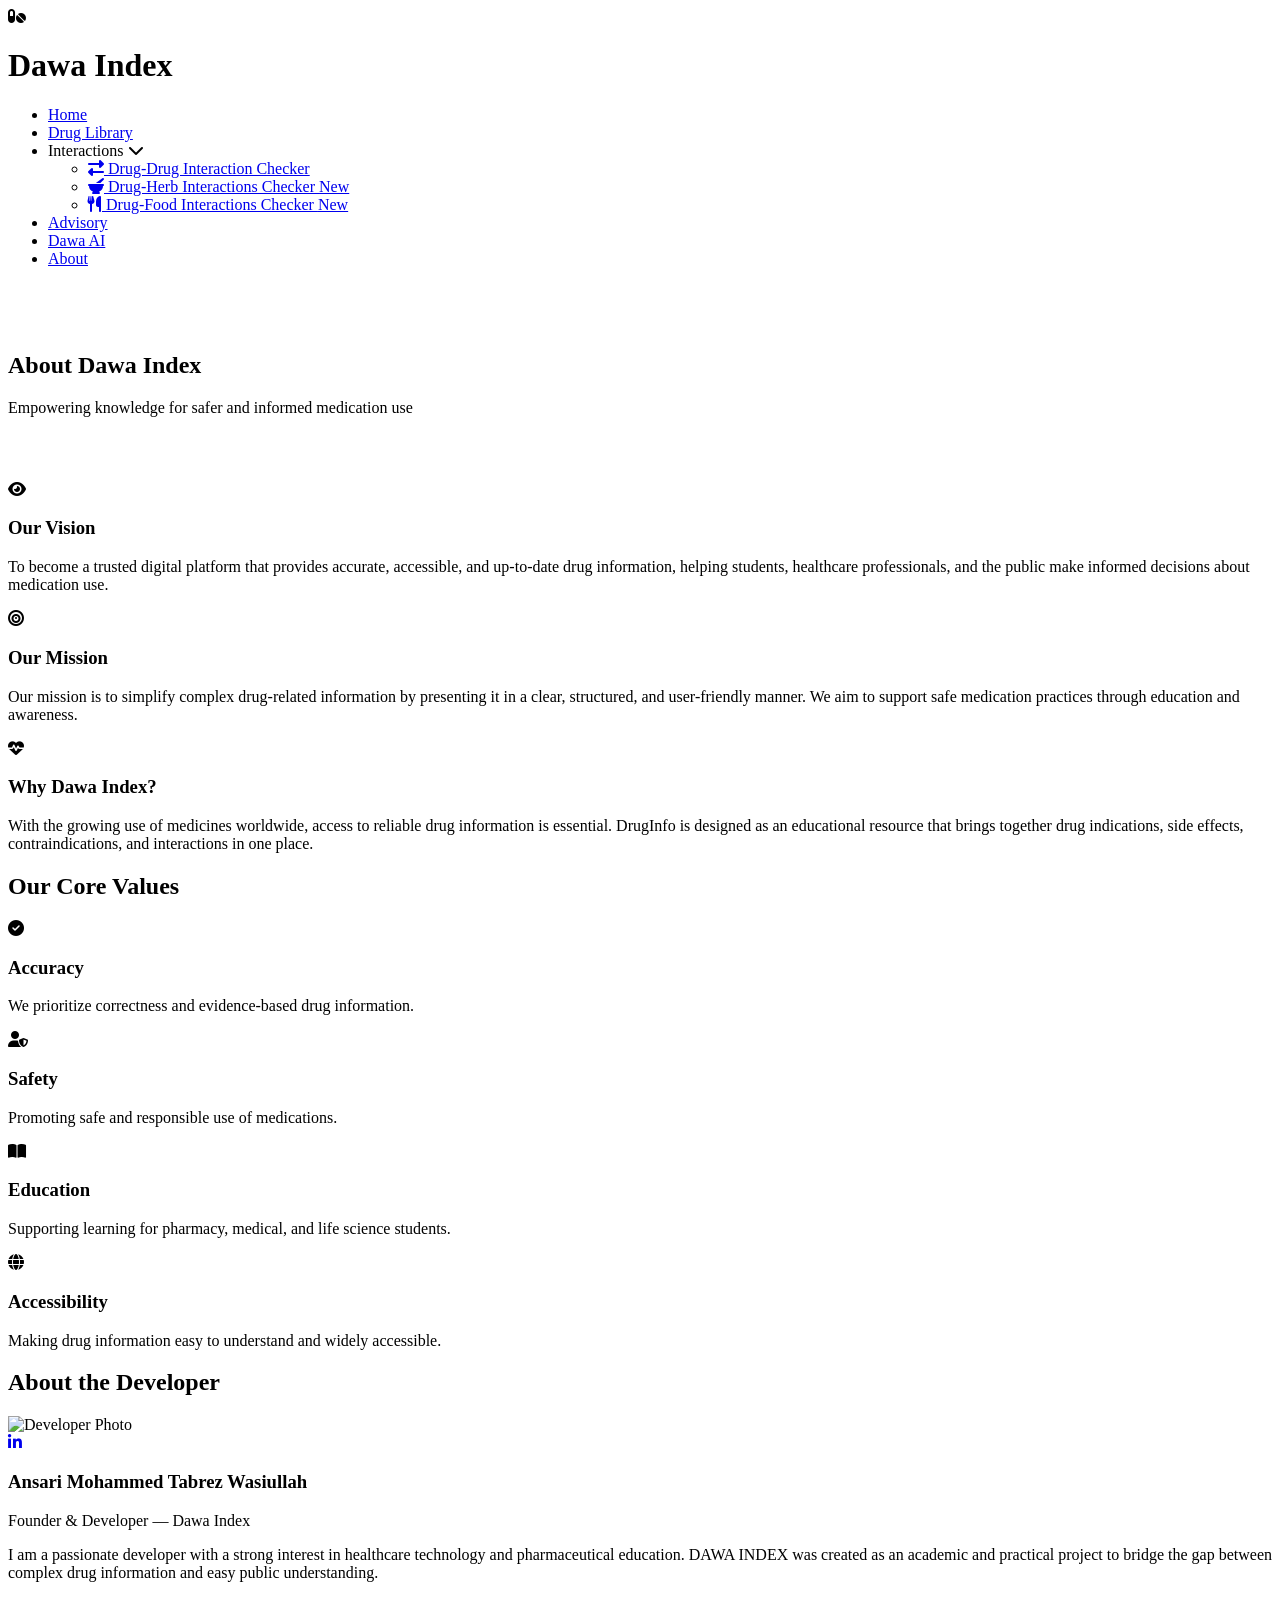
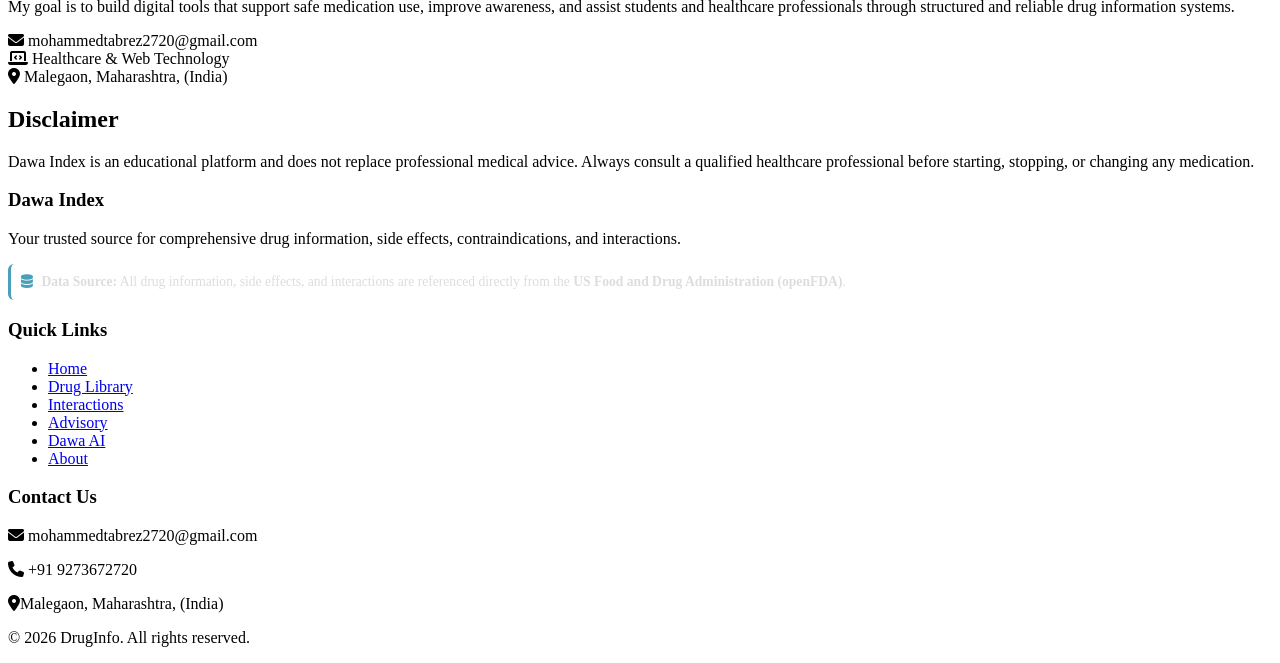
==== About.html @ a7960314 "Added About.html" ====
<!DOCTYPE html>
<html lang="en">
<head>
    <meta charset="UTF-8">
    <title>About Us | Dawa Index</title>
    <meta name="viewport" content="width=device-width, initial-scale=1.0">
    <link rel="stylesheet" href="style.css">
    <link rel="stylesheet" href="https://cdnjs.cloudflare.com/ajax/libs/font-awesome/6.4.0/css/all.min.css">
    <script src="language.js"></script>
</head>

<body>
<!-- ================= HEADER ================= -->
<header class="notranslate">
    <div class="container header-content">
      <div class="logo">
        <i class="fas fa-pills"></i>
        <h1 data-i18n="app_name">Dawa Index</h1>
    </div>
    <nav>
        <ul>
            <li><a href="Index.html" data-i18n="home">Home</a></li>
            <li><a href="library.html" data-i18n="drug_library">Drug Library</a></li>
            <li class="dropdown-parent">
                <span class="nav-link-with-arrow" data-i18n="interactions">
                    Interactions
                    <i class="fas fa-chevron-down arrow-icon"></i>
                </span>
                <ul class="dropdown-menu">
                    <li><a href="interactions.html"><i class="fas fa-exchange-alt"></i> Drug-Drug Interaction Checker</a></li>
                    <li><a href="Drug-Herb.html"><i class="fas fa-mortar-pestle"></i> Drug-Herb Interactions Checker <span class="badge-new">New</span></a></li> 
                    <li><a href="Drug-Food.html"><i class="fas fa-utensils"></i> Drug-Food Interactions Checker <span class="badge-new">New</span></a></li> 
                </ul>
            </li>
            <li><a href="advisory.html" data-i18n="advisory">Advisory</a></li>
            <li><a href="dawa-ai.html" data-i18n="dawa_ai"> Dawa AI</a></li>
            <li><a href="About.html" data-i18n="about">About</a></li>
        </ul>
    </nav>
    </div>
</header>

<!-- ================= HERO ================= -->
<section class="hero" style="padding: 3rem 0;">
    <div class="container hero-content">
        <h2 data-i18n="about_title">About Dawa Index</h2>
        <p data-i18n="about_subtitle">Empowering knowledge for safer and informed medication use</p>
    </div>
</section>

<!-- ================= ABOUT CONTENT ================= -->
<section class="features">
    <div class="container">
        <!-- Vision -->
        <div class="feature-card">
            <i class="fas fa-eye"></i>
            <h3 data-i18n="our_vision">Our Vision</h3>
            <p data-i18n="vision_desc">
                To become a trusted digital platform that provides accurate, accessible,
                and up-to-date drug information, helping students, healthcare professionals,
                and the public make informed decisions about medication use.
            </p>
        </div>

        <!-- Mission -->
        <div class="feature-card">
            <i class="fas fa-bullseye"></i>
            <h3 data-i18n="our_mission">Our Mission</h3>
            <p data-i18n="mission_desc">
                Our mission is to simplify complex drug-related information by presenting it
                in a clear, structured, and user-friendly manner. We aim to support safe
                medication practices through education and awareness.
            </p>
        </div>

        <!-- Purpose -->
        <div class="feature-card">
            <i class="fas fa-heartbeat"></i>
            <h3 data-i18n="why_druginfo">Why Dawa Index?</h3>
            <p data-i18n="why_desc">
                With the growing use of medicines worldwide, access to reliable drug information
                is essential. DrugInfo is designed as an educational resource that brings
                together drug indications, side effects, contraindications, and interactions
                in one place.
            </p>
        </div>
    </div>
</section>

<!-- ================= CORE VALUES ================= -->
<section class="drug-library">
    <div class="container">
        <h2 class="section-title" data-i18n="core_values">Our Core Values</h2>
        <div class="features-grid">
            <div class="feature-card">
                <i class="fas fa-check-circle"></i>
                <h3 data-i18n="accuracy">Accuracy</h3>
                <p data-i18n="accuracy_desc">We prioritize correctness and evidence-based drug information.</p>
            </div>
            <div class="feature-card">
                <i class="fas fa-user-shield"></i>
                <h3 data-i18n="safety">Safety</h3>
                <p data-i18n="safety_desc">Promoting safe and responsible use of medications.</p>
            </div>
            <div class="feature-card">
                <i class="fas fa-book-open"></i>
                <h3 data-i18n="education">Education</h3>
                <p data-i18n="education_desc">Supporting learning for pharmacy, medical, and life science students.</p>
            </div>
            <div class="feature-card">
                <i class="fas fa-globe"></i>
                <h3 data-i18n="accessibility">Accessibility</h3>
                <p data-i18n="accessibility_desc">Making drug information easy to understand and widely accessible.</p>
            </div>
        </div>
    </div>
</section>

<!-- ================= DEVELOPER PROFILE ================= -->
<section class="team-section">
    <div class="container">
        <h2 class="section-title" data-i18n="developer">About the Developer</h2>
        <div class="team-grid">
            <div class="team-member">
                <div class="profile-container">
                    <div class="circular-image">
                        <img src="Photo.png" alt="Developer Photo">
                    </div>
                    <a href="https://www.linkedin.com/in/mohammed-tabrez-105611380" class="linkedin-badge" title="LinkedIn Profile">
                        <i class="fab fa-linkedin-in"></i>
                    </a>
                </div>
                <div class="member-info">
                    <h3 data-i18n="developer_name">Ansari Mohammed Tabrez Wasiullah</h3>
                    <p class="position" data-i18n="founder">Founder & Developer — Dawa Index</p>
                    <p class="bio" data-i18n="developer_bio1">
                        I am a passionate developer with a strong interest in healthcare
                        technology and pharmaceutical education. DAWA INDEX was created as
                        an academic and practical project to bridge the gap between complex
                        drug information and easy public understanding.
                    </p>
                    <p class="bio" data-i18n="developer_bio2">
                        My goal is to build digital tools that support safe medication use,
                        improve awareness, and assist students and healthcare professionals
                        through structured and reliable drug information systems.
                    </p>
                    <div class="contact-info">
                        <div class="contact-item">
                            <i class="fas fa-envelope"></i> 
                            <span>mohammedtabrez2720@gmail.com</span>
                        </div>
                        <div class="contact-item">
                            <i class="fas fa-laptop-code"></i>
                            <span data-i18n="contact_field">Healthcare & Web Technology</span>
                        </div>
                        <div class="contact-item">
                            <i class="fas fa-location-dot"></i>
                            <span data-i18n="contact_location">Malegaon, Maharashtra, (India)</span>
                        </div>
                    </div>
                </div>
            </div>
        </div>
    </div>
</section>

<!-- ================= DISCLAIMER ================= -->
<section class="interaction-checker">
    <div class="container">
        <h2 class="section-title" data-i18n="disclaimer">Disclaimer</h2>
        <div class="checker-container">
            <p data-i18n="disclaimer_full_text">
                Dawa Index is an educational platform and does not replace professional
                medical advice. Always consult a qualified healthcare professional
                before starting, stopping, or changing any medication.
            </p>
        </div>
    </div>
</section>

<!-- ================= FOOTER ================= -->
<footer class="notranslate">
   <div class="container">
        <div class="footer-content">
            <div class="footer-section">
                <h3 data-i18n="app_name">Dawa Index</h3>
                <p data-i18n="footer_desc">Your trusted source for comprehensive drug information, side effects, contraindications, and interactions.</p>
            </div>
             <div style="margin-top: 15px; padding: 10px; background: rgba(255,255,255,0.1); border-radius: 6px; border-left: 3px solid #4a9fb9;">
                    <p style="font-size: 0.85rem; margin: 0; color: #ddd;">
                        <i class="fas fa-database" style="color: #4a9fb9; margin-right: 5px;"></i>
                        <strong>Data Source:</strong> All drug information, side effects, and interactions are referenced directly from the <strong>US Food and Drug Administration (openFDA)</strong>.
                    </p>
                </div>
            <div class="footer-section">
                <h3 data-i18n="quick_links">Quick Links</h3>
                <ul>
                    <li><a href="index.html" data-i18n="home">Home</a></li>
                    <li><a href="library.html" data-i18n="drug_library">Drug Library</a></li>
                    <li><a href="interactions.html" data-i18n="interactions">Interactions</a></li>
                    <li><a href="advisory.html" data-i18n="advisory">Advisory</a></li>
                    <li><a href="dawa-ai.html" data-i18n="dawa_ai"> Dawa AI</a></li>
                    <li><a href="About.html" data-i18n="about">About</a></li>
                </ul>
            </div>
            <div class="footer-section">
                <h3 data-i18n="contact_us">Contact Us</h3>
                <p><i class="fas fa-envelope"></i> mohammedtabrez2720@gmail.com</p>
                <p><i class="fas fa-phone"></i> +91 9273672720</p>
                <p><i class="fas fa-map-marker-alt"></i><span data-i18n="contact_location">Malegaon, Maharashtra, (India)</span></p>
            </div>
        </div>
    <div class="container">
        <div class="footer-bottom">
            <p>&copy; 2026 <span data-i18n="app_name">DrugInfo</span>. <span data-i18n="all_rights_reserved">All rights reserved</span>.</p>
        </div>
    </div>
</footer>
</body>
</html>
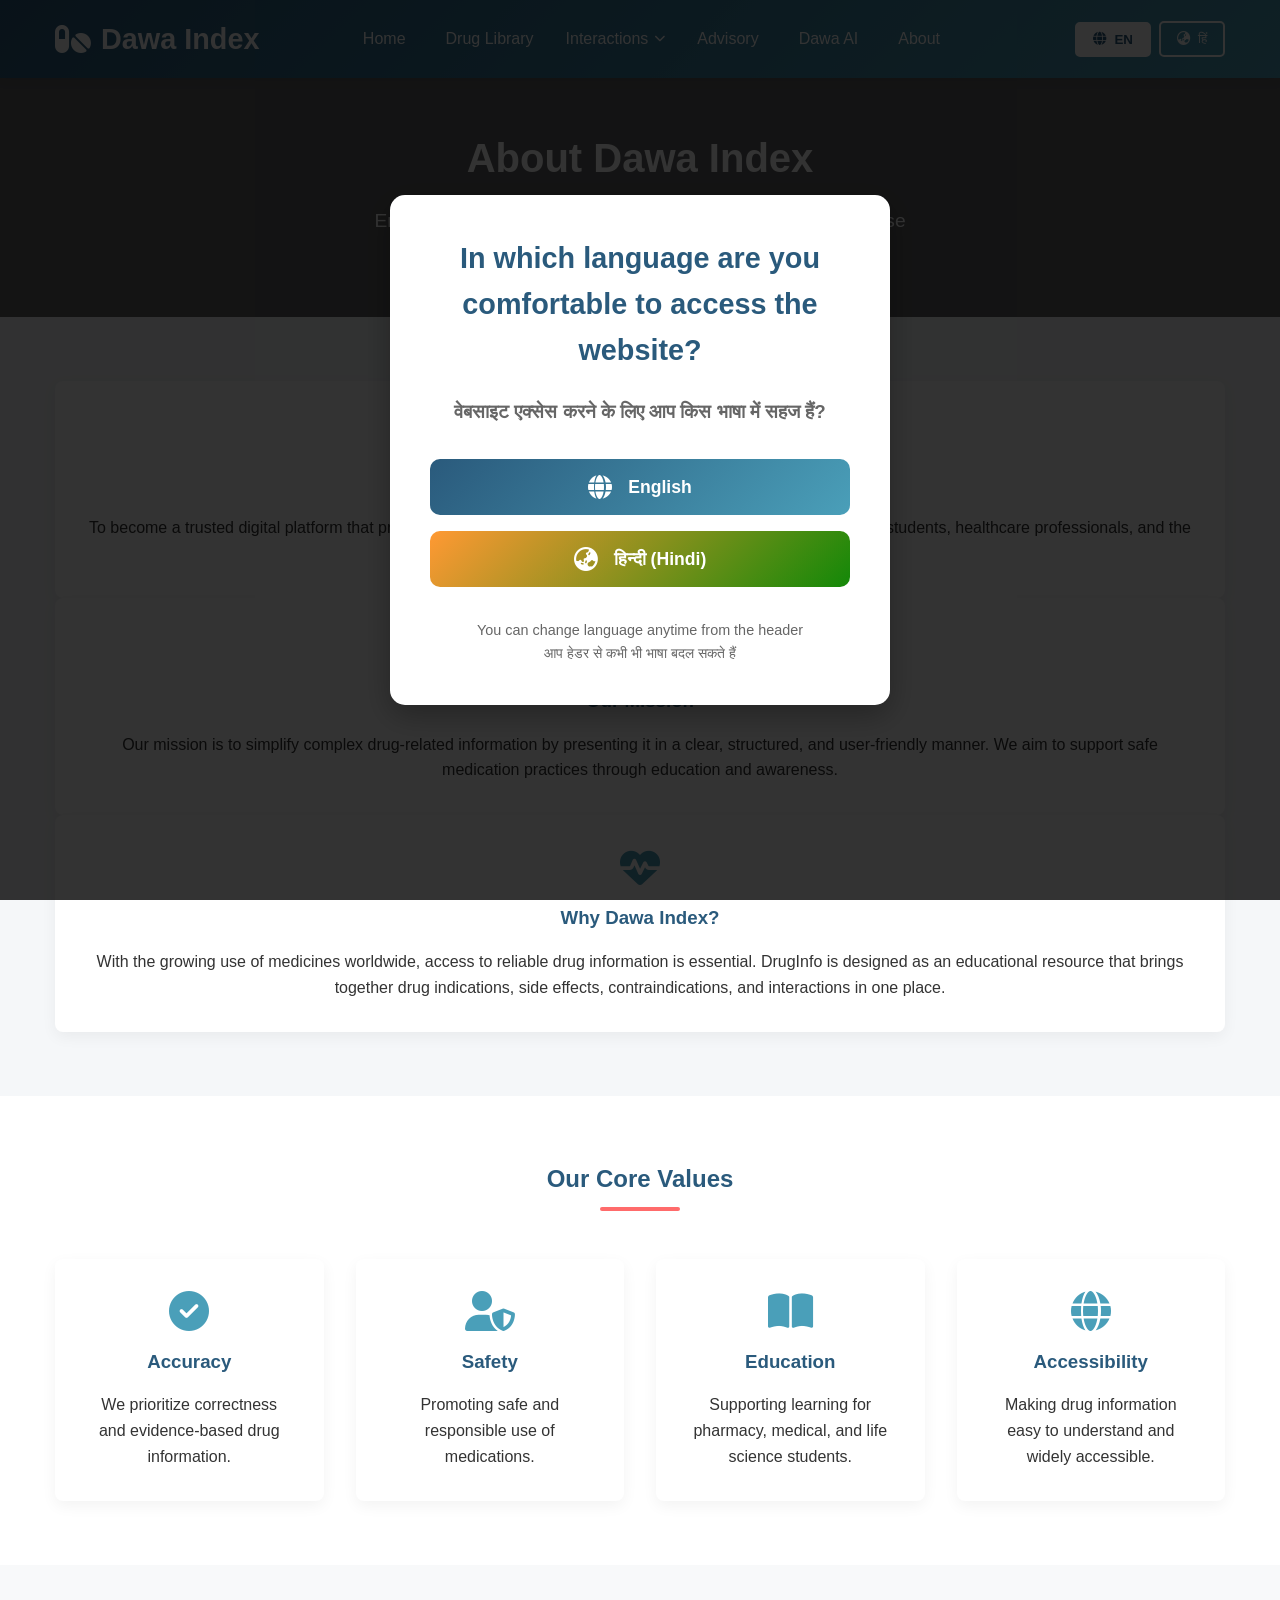
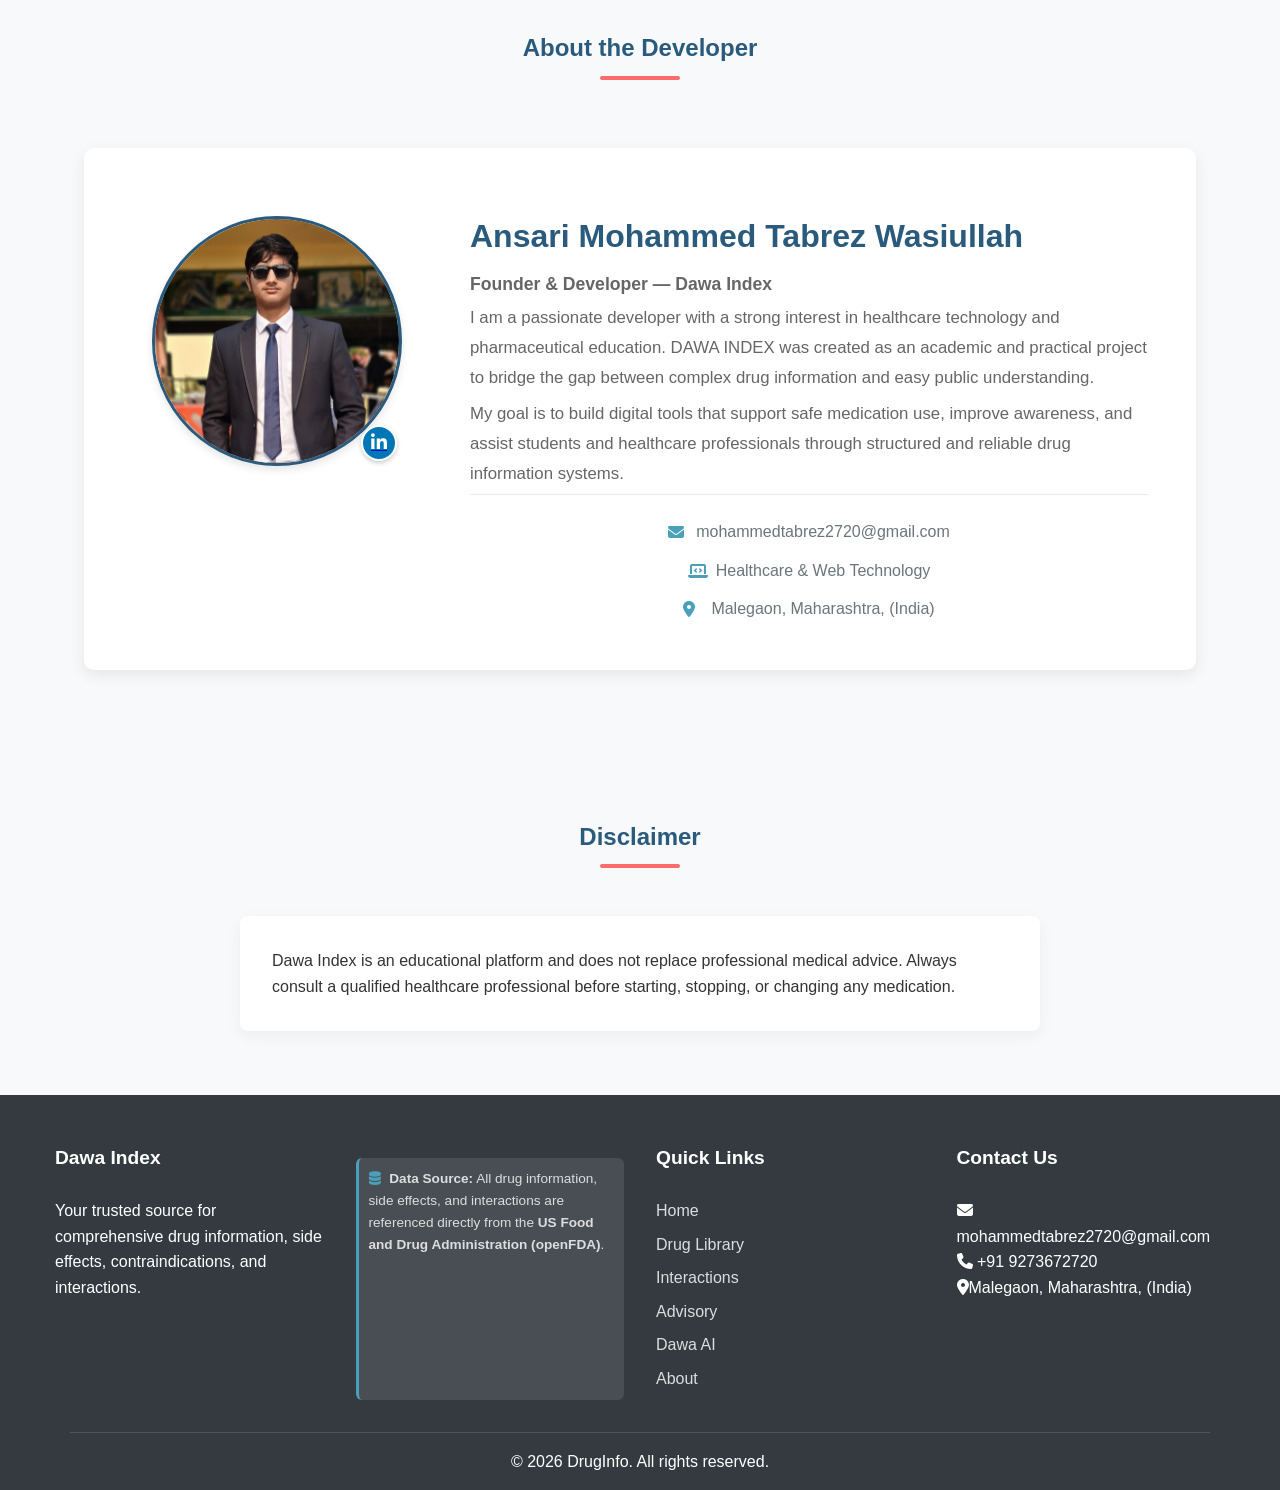
==== commit cd0c29f3: "Update About.html" ====
--- a/About.html
+++ b/About.html
@@ -19,7 +19,7 @@
     </div>
     <nav>
         <ul>
-            <li><a href="Index.html" data-i18n="home">Home</a></li>
+            <li><a href="index.html" data-i18n="home">Home</a></li>
             <li><a href="library.html" data-i18n="drug_library">Drug Library</a></li>
             <li class="dropdown-parent">
                 <span class="nav-link-with-arrow" data-i18n="interactions">
@@ -217,4 +217,4 @@
     </div>
 </footer>
 </body>
-</html>+</html>
--- a/style.css
+++ b/style.css
@@ -0,0 +1,2599 @@
+/* drug-library-styles.css */
+
+/* CSS Variables for consistent theming */
+:root {
+    --primary: #2a5a7c;
+    --secondary: #4a9fb9;
+    --accent: #ff6b6b;
+    --light: #f8f9fa;
+    --dark: #343a40;
+    --success: #28a745;
+    --warning: #ffc107;
+    --danger: #dc3545;
+    --gray: #6c757d;
+    --light-gray: #e9ecef;
+}
+
+/* Global Styles */
+* {
+    margin: 0;
+    padding: 0;
+    box-sizing: border-box;
+    font-family: 'Segoe UI', Tahoma, Geneva, Verdana, sans-serif;
+}
+
+body {
+    background-color: #f5f7f9;
+    color: #333;
+    line-height: 1.6;
+}
+
+.container {
+    width: 100%;
+    max-width: 1200px;
+    margin: 0 auto;
+    padding: 0 15px;
+}
+
+/* Header Styles */
+header {
+    background: linear-gradient(135deg, var(--primary) 0%, var(--secondary) 100%);
+    color: white;
+    padding: 1rem 0;
+    box-shadow: 0 2px 10px rgba(0, 0, 0, 0.1);
+    position: sticky;
+    top: 0;
+    z-index: 100;
+}
+
+.header-content {
+    display: flex;
+    justify-content: space-between;
+    align-items: center;
+}
+
+.logo {
+    display: flex;
+    align-items: center;
+    gap: 10px;
+}
+
+.logo i {
+    font-size: 2rem;
+}
+
+.logo h1 {
+    font-size: 1.8rem;
+    font-weight: 600;
+}
+
+nav ul {
+    display: flex;
+    list-style: none;
+    gap: 1.5rem;
+}
+
+nav a {
+    color: white;
+    text-decoration: none;
+    font-weight: 500;
+    padding: 0.5rem;
+    transition: all 0.3s ease;
+}
+
+nav a:hover {
+    color: var(--accent);
+}
+
+.auth-buttons {
+    display: flex;
+    gap: 1rem;
+}
+
+.btn {
+    padding: 0.5rem 1rem;
+    border-radius: 4px;
+    border: none;
+    cursor: pointer;
+    font-weight: 500;
+    transition: all 0.3s ease;
+}
+
+.btn-outline {
+    background: transparent;
+    border: 2px solid white;
+    color: white;
+}
+
+.btn-outline:hover {
+    background: white;
+    color: var(--primary);
+}
+
+.btn-primary {
+    background: var(--accent);
+    color: white;
+}
+
+.btn-primary:hover {
+    background: #ff5252;
+}
+
+/* Hero Section */
+.hero {
+    background: url('https://images.unsplash.com/photo-1532187863486-abf9dbad1b69?ixlib=rb-4.0.3&auto=format&fit=crop&w=1920&q=80') no-repeat center center/cover;
+    padding: 4rem 0;
+    color: white;
+    text-align: center;
+    position: relative;
+}
+
+.hero::before {
+    content: '';
+    position: absolute;
+    top: 0;
+    left: 0;
+    width: 100%;
+    height: 100%;
+    background: rgba(0, 0, 0, 0.6);
+}
+
+.hero-content {
+    position: relative;
+    z-index: 1;
+    max-width: 800px;
+    margin: 0 auto;
+}
+
+.hero h2 {
+    font-size: 2.5rem;
+    margin-bottom: 1rem;
+}
+
+.hero p {
+    font-size: 1.2rem;
+    margin-bottom: 2rem;
+}
+
+.search-box {
+    display: flex;
+    max-width: 600px;
+    margin: 0 auto;
+}
+
+.search-box input {
+    flex: 1;
+    padding: 0.8rem 1rem;
+    border: none;
+    border-radius: 4px 0 0 4px;
+    font-size: 1rem;
+}
+
+.search-box button {
+    padding: 0 1.5rem;
+    background: var(--accent);
+    color: white;
+    border: none;
+    border-radius: 0 4px 4px 0;
+    cursor: pointer;
+}
+
+/* Features Section */
+.features {
+    padding: 4rem 0;
+}
+
+.section-title {
+    text-align: center;
+    margin-bottom: 3rem;
+    color: var(--primary);
+    position: relative;
+}
+
+.section-title::after {
+    content: '';
+    display: block;
+    width: 80px;
+    height: 4px;
+    background: var(--accent);
+    margin: 0.5rem auto;
+    border-radius: 2px;
+}
+
+.features-grid {
+    display: grid;
+    grid-template-columns: repeat(auto-fit, minmax(250px, 1fr));
+    gap: 2rem;
+}
+
+.feature-card {
+    background: white;
+    padding: 2rem;
+    border-radius: 8px;
+    box-shadow: 0 5px 15px rgba(0, 0, 0, 0.05);
+    text-align: center;
+    transition: transform 0.3s ease;
+}
+
+.feature-card:hover {
+    transform: translateY(-5px);
+}
+
+.feature-card i {
+    font-size: 2.5rem;
+    color: var(--secondary);
+    margin-bottom: 1rem;
+}
+
+.feature-card h3 {
+    margin-bottom: 1rem;
+    color: var(--primary);
+}
+
+/* Drug Library Section */
+.drug-library {
+    padding: 4rem 0;
+    background: white;
+}
+
+.library-controls {
+    display: flex;
+    gap: 2rem;
+    margin-bottom: 2rem;
+    flex-wrap: wrap;
+}
+
+.filter-group {
+    display: flex;
+    flex-direction: column;
+    gap: 0.5rem;
+}
+
+.filter-group label {
+    font-weight: 500;
+}
+
+.filter-group select {
+    padding: 0.5rem;
+    border: 1px solid #ddd;
+    border-radius: 4px;
+    background: white;
+}
+
+.drug-grid {
+    display: grid;
+    grid-template-columns: repeat(auto-fill, minmax(300px, 1fr));
+    gap: 2rem;
+}
+
+.drug-card {
+    background: var(--light);
+    border-radius: 8px;
+    overflow: hidden;
+    box-shadow: 0 5px 15px rgba(0, 0, 0, 0.05);
+    transition: transform 0.3s ease;
+}
+
+.drug-card:hover {
+    transform: translateY(-5px);
+}
+
+.drug-card-header {
+    background: var(--primary);
+    color: white;
+    padding: 1rem;
+    display: flex;
+    justify-content: space-between;
+    align-items: center;
+}
+
+.drug-card-body {
+    padding: 1.5rem;
+}
+
+.drug-card ul {
+    list-style: none;
+    margin: 1rem 0;
+}
+
+.drug-card li {
+    padding: 0.5rem 0;
+    border-bottom: 1px solid #eee;
+    display: flex;
+    align-items: center;
+    gap: 0.5rem;
+}
+
+.drug-card li:last-child {
+    border-bottom: none;
+}
+
+.drug-card .category-badge {
+    background: var(--secondary);
+    color: white;
+    padding: 0.25rem 0.5rem;
+    border-radius: 4px;
+    font-size: 0.8rem;
+    margin-top: 0.5rem;
+    display: inline-block;
+}
+
+/* Interaction Checker Section */
+.interaction-checker {
+    padding: 4rem 0;
+    background: var(--light);
+}
+
+.checker-container {
+    background: white;
+    padding: 2rem;
+    border-radius: 8px;
+    box-shadow: 0 5px 15px rgba(0, 0, 0, 0.05);
+    max-width: 800px;
+    margin: 0 auto;
+}
+
+.drug-selectors {
+    display: grid;
+    grid-template-columns: 1fr 1fr;
+    gap: 1.5rem;
+    margin-bottom: 1.5rem;
+}
+
+.selector {
+    display: flex;
+    flex-direction: column;
+    gap: 0.5rem;
+}
+
+.selector label {
+    font-weight: 500;
+}
+
+.selector select {
+    padding: 0.8rem;
+    border: 1px solid #ddd;
+    border-radius: 4px;
+    background: white;
+}
+
+.interaction-result {
+    margin-top: 2rem;
+    padding: 1.5rem;
+    border-radius: 8px;
+    background: var(--light);
+}
+
+.interaction-result h3 {
+    margin-bottom: 1rem;
+    color: var(--primary);
+}
+
+.interaction-result p {
+    margin-bottom: 0.5rem;
+}
+
+/* Modal Styles */
+.modal {
+    display: none;
+    position: fixed;
+    top: 0;
+    left: 0;
+    width: 100%;
+    height: 100%;
+    background: rgba(0, 0, 0, 0.5);
+    z-index: 1000;
+    justify-content: center;
+    align-items: center;
+}
+
+.modal-content {
+    background: white;
+    padding: 2rem;
+    border-radius: 8px;
+    width: 100%;
+    max-width: 400px;
+    box-shadow: 0 5px 15px rgba(0, 0, 0, 0.1);
+    position: relative;
+}
+
+.modal-header {
+    display: flex;
+    justify-content: space-between;
+    align-items: center;
+    margin-bottom: 1.5rem;
+}
+
+.close {
+    font-size: 1.5rem;
+    cursor: pointer;
+}
+
+.form-group {
+    margin-bottom: 1.5rem;
+}
+
+.form-group label {
+    display: block;
+    margin-bottom: 0.5rem;
+    font-weight: 500;
+}
+
+.form-group input {
+    width: 100%;
+    padding: 0.8rem;
+    border: 1px solid #ddd;
+    border-radius: 4px;
+    font-size: 1rem;
+}
+
+/* Footer */
+footer {
+    background: var(--dark);
+    color: white;
+    padding: 3rem 0 1rem;
+}
+
+.footer-content {
+    display: grid;
+    grid-template-columns: repeat(auto-fit, minmax(250px, 1fr));
+    gap: 2rem;
+    margin-bottom: 2rem;
+}
+
+.footer-section h3 {
+    margin-bottom: 1.5rem;
+    font-size: 1.2rem;
+}
+
+.footer-section ul {
+    list-style: none;
+}
+
+.footer-section li {
+    margin-bottom: 0.5rem;
+}
+
+.footer-section a {
+    color: #ddd;
+    text-decoration: none;
+}
+
+.footer-section a:hover {
+    color: white;
+}
+
+.footer-bottom {
+    text-align: center;
+    padding-top: 1rem;
+    border-top: 1px solid #555;
+}
+
+/* Responsive Design */
+@media (max-width: 768px) {
+    .header-content {
+        flex-direction: column;
+        gap: 1rem;
+    }
+
+    nav ul {
+        gap: 0.5rem;
+        flex-wrap: wrap;
+        justify-content: center;
+    }
+
+    .hero h2 {
+        font-size: 2rem;
+    }
+
+    .hero p {
+        font-size: 1rem;
+    }
+
+    .drug-selectors {
+        grid-template-columns: 1fr;
+    }
+
+    .library-controls {
+        flex-direction: column;
+        gap: 1rem;
+    }
+}
+
+@media (max-width: 480px) {
+    .auth-buttons {
+        flex-direction: column;
+        width: 100%;
+    }
+
+    .auth-buttons .btn {
+        width: 100%;
+        text-align: center;
+    }
+
+    .feature-card {
+        padding: 1.5rem;
+    }
+
+    .drug-card {
+        margin-bottom: 1rem;
+    }
+}
+
+        /* Circular image styles */
+        .profile-container {
+            display: inline-block;
+            position: relative;
+            width: 200px;
+            height: 200px;
+            margin: 20px;
+        }
+
+        .circular-image {
+            width: 100%;
+            height: 100%;
+            border-radius: 50%;
+            overflow: hidden;
+            background-color: #f0f0f0;
+            border: 3px solid #2a5a7c;
+            box-shadow: 0 4px 8px rgba(0,0,0,0.1);
+        }
+
+        .circular-image img {
+            width: 100%;
+            height: 100%;
+            object-fit: cover;
+        }
+
+        /* LinkedIn badge styles */
+        .linkedin-badge {
+            position: absolute;
+            bottom: 10px;
+            right: 10px;
+            width: 40px;
+            height: 40px;
+            background-color: #0077b5; /* LinkedIn blue */
+            border-radius: 50%;
+            display: flex;
+            align-items: center;
+            justify-content: center;
+            box-shadow: 0 2px 4px rgba(0,0,0,0.2);
+            transition: all 0.3s ease;
+            border: 2px solid white;
+        }
+
+        .linkedin-badge:hover {
+            transform: scale(1.1);
+            background-color: #00669b;
+        }
+
+        .linkedin-badge i {
+            color: white;
+            font-size: 20px;
+        }
+
+        /* Team grid layout */
+        .team-grid {
+            display: flex;
+            flex-wrap: wrap;
+            justify-content: center;
+            gap: 30px;
+            padding: 20px;
+        }
+
+        .team-member {
+            text-align: center;
+            max-width: 250px;
+        }
+
+        .member-info h3 {
+            margin: 15px 0 5px;
+            color: #2a5a7c;
+        }
+
+        .member-info p {
+            margin: 5px 0;
+            color: #666;
+        }
+        /* Enhanced Team Section Styles */
+.team-section {
+  padding: 4rem 0;
+  background: var(--light);
+}
+
+.team-grid {
+  display: grid;
+  grid-template-columns: repeat(auto-fit, minmax(350px, 1fr));
+  gap: 2rem;
+  margin-top: 2rem;
+}
+
+.team-member {
+  background: white;
+  border-radius: 10px;
+  padding: 2rem;
+  box-shadow: 0 5px 15px rgba(0, 0, 0, 0.08);
+  transition: transform 0.3s ease, box-shadow 0.3s ease;
+  text-align: center;
+}
+
+.team-member:hover {
+  transform: translateY(-5px);
+  box-shadow: 0 8px 25px rgba(0, 0, 0, 0.15);
+}
+
+.profile-container {
+  display: inline-block;
+  position: relative;
+  width: 150px;
+  height: 150px;
+  margin-bottom: 1.5rem;
+}
+
+.circular-image {
+  width: 100%;
+  height: 100%;
+  border-radius: 50%;
+  overflow: hidden;
+  background-color: #f0f0f0;
+  border: 3px solid var(--primary);
+  box-shadow: 0 4px 8px rgba(0,0,0,0.1);
+}
+
+.circular-image img {
+  width: 100%;
+  height: 100%;
+  object-fit: cover;
+}
+
+.linkedin-badge {
+  position: absolute;
+  bottom: 5px;
+  right: 5px;
+  width: 36px;
+  height: 36px;
+  background-color: #0077b5;
+  border-radius: 50%;
+  display: flex;
+  align-items: center;
+  justify-content: center;
+  box-shadow: 0 2px 4px rgba(0,0,0,0.2);
+  transition: all 0.3s ease;
+  border: 2px solid white;
+}
+
+.linkedin-badge:hover {
+  transform: scale(1.1);
+  background-color: #00669b;
+}
+
+.linkedin-badge i {
+  color: white;
+  font-size: 18px;
+}
+
+.member-info h3 {
+  color: var(--primary);
+  margin-bottom: 0.5rem;
+  font-size: 1.4rem;
+}
+
+.position {
+  color: var(--secondary);
+  font-weight: 600;
+  margin-bottom: 1rem;
+  font-size: 1rem;
+}
+
+.bio {
+  color: var(--dark);
+  line-height: 1.6;
+  margin-bottom: 1.5rem;
+  text-align: left;
+}
+
+.contact-info {
+  border-top: 1px solid var(--light-gray);
+  padding-top: 1.5rem;
+}
+
+.contact-item {
+  display: flex;
+  align-items: center;
+  justify-content: center;
+  gap: 0.5rem;
+  margin-bottom: 0.8rem;
+  color: var(--gray);
+}
+
+.contact-item i {
+  color: var(--secondary);
+  width: 20px;
+}
+
+.contact-item:last-child {
+  margin-bottom: 0;
+}
+
+/* Responsive Design */
+@media (max-width: 768px) {
+  .team-grid {
+    grid-template-columns: 1fr;
+    gap: 1.5rem;
+  }
+  
+  .team-member {
+    padding: 1.5rem;
+  }
+  
+  .profile-container {
+    width: 120px;
+    height: 120px;
+  }
+}
+
+/* Add to your existing style.css file */
+
+/* Loading State Styles */
+.loading {
+    grid-column: 1 / -1;
+    text-align: center;
+    padding: 3rem;
+    color: var(--gray);
+    font-size: 1.1rem;
+}
+
+.loading::after {
+    content: '...';
+    animation: dots 1.5s steps(4, end) infinite;
+}
+
+@keyframes dots {
+    0%, 20% { content: '.'; }
+    40% { content: '..'; }
+    60%, 100% { content: '...'; }
+}
+
+/* Enhanced Drug Cards for API Data */
+.drug-card .badge {
+    background: var(--secondary);
+    color: white;
+    padding: 0.25rem 0.75rem;
+    border-radius: 20px;
+    font-size: 0.8rem;
+    font-weight: 500;
+}
+
+/* API Source Indicator */
+.api-source {
+    font-size: 0.8rem;
+    color: var(--gray);
+    margin-top: 0.5rem;
+    font-style: italic;
+}
+
+/* Modal Enhancements */
+.modal-body {
+    max-height: 60vh;
+    overflow-y: auto;
+    padding-right: 10px;
+}
+
+.modal-body::-webkit-scrollbar {
+    width: 8px;
+}
+
+.modal-body::-webkit-scrollbar-track {
+    background: var(--light-gray);
+    border-radius: 4px;
+}
+
+.modal-body::-webkit-scrollbar-thumb {
+    background: var(--secondary);
+    border-radius: 4px;
+}
+
+/* No Results Styling */
+.no-results {
+    grid-column: 1 / -1;
+    text-align: center;
+    padding: 3rem;
+    color: var(--gray);
+    font-size: 1.2rem;
+    background: white;
+    border-radius: 8px;
+    box-shadow: 0 2px 10px rgba(0,0,0,0.05);
+}
+
+/* Add these styles to your existing style.css */
+
+/* Loading State */
+.loading {
+    grid-column: 1 / -1;
+    text-align: center;
+    padding: 3rem;
+    color: var(--primary);
+    font-size: 1.2rem;
+    background: white;
+    border-radius: 8px;
+    box-shadow: 0 2px 10px rgba(0,0,0,0.05);
+}
+
+.loading::after {
+    content: '...';
+    animation: dots 1.5s steps(4, end) infinite;
+}
+
+@keyframes dots {
+    0%, 20% { content: '.'; }
+    40% { content: '..'; }
+    60%, 100% { content: '...'; }
+}
+
+/* Category Badge Colors */
+.badge {
+    padding: 0.3rem 0.8rem;
+    border-radius: 20px;
+    font-size: 0.8rem;
+    font-weight: 600;
+    text-transform: uppercase;
+    letter-spacing: 0.5px;
+}
+
+.category-antibiotic { background: #4CAF50; color: white; }
+.category-cardiovascular { background: #2196F3; color: white; }
+.category-pain-relief { background: #FF9800; color: white; }
+.category-mental-health { background: #9C27B0; color: white; }
+.category-diabetes { background: #FF5722; color: white; }
+.category-respiratory { background: #00BCD4; color: white; }
+.category-gastrointestinal { background: #795548; color: white; }
+.category-dermatological { background: #FF4081; color: white; }
+.category-endocrine { background: #607D8B; color: white; }
+.category-neurological { background: #3F51B5; color: white; }
+.category-other { background: #9E9E9E; color: white; }
+
+/* Enhanced Drug Cards */
+/* Add to style.css */
+
+/* Enhanced Drug Card Styles */
+/* Drug Card Styling */
+.drug-card {
+    background: white;
+    border-radius: 8px;
+    overflow: hidden;
+    box-shadow: 0 2px 8px rgba(0,0,0,0.1);
+    transition: transform 0.3s;
+}
+
+.drug-card:hover {
+    transform: translateY(-5px);
+    box-shadow: 0 4px 12px rgba(0,0,0,0.15);
+}
+
+.drug-card-header {
+    background: linear-gradient(135deg, #2a5a7c 0%, #4a9fb9 100%);
+    color: white;
+    padding: 1rem;
+    display: flex;
+    justify-content: space-between;
+    align-items: center;
+}
+
+.drug-card-header h3 {
+    margin: 0;
+    font-size: 1.1rem;
+    flex: 1;
+}
+
+.badge {
+    padding: 0.25rem 0.75rem;
+    border-radius: 20px;
+    font-size: 0.75rem;
+    font-weight: 600;
+    text-transform: uppercase;
+}
+
+.category-antibiotic { background: #4CAF50; }
+.category-cardiovascular { background: #2196F3; }
+.category-pain-relief { background: #FF9800; }
+.category-mental-health { background: #9C27B0; }
+.category-diabetes { background: #FF5722; }
+.category-respiratory { background: #00BCD4; }
+.category-gastrointestinal { background: #795548; }
+.category-dermatological { background: #FF4081; }
+.category-prescription-medication { background: #607D8B; }
+
+.drug-card-body {
+    padding: 1.5rem;
+}
+
+.drug-basic-info {
+    margin-bottom: 1rem;
+    padding-bottom: 1rem;
+    border-bottom: 1px solid #eee;
+}
+
+.drug-basic-info p {
+    margin: 0.25rem 0;
+    font-size: 0.9rem;
+}
+
+.drug-preview ul {
+    list-style: none;
+    padding: 0;
+    margin: 0.5rem 0;
+}
+
+.drug-preview li {
+    padding: 0.25rem 0;
+    font-size: 0.85rem;
+    color: #555;
+}
+
+.view-details-btn {
+    width: 100%;
+    margin-top: 1rem;
+    background: #2a5a7c;
+    border: none;
+}
+
+.view-details-btn:hover {
+    background: #1a4a6c;
+}
+
+.drug-card-footer {
+    padding: 0.75rem 1.5rem;
+    background: #f8f9fa;
+    border-top: 1px solid #eee;
+    font-size: 0.75rem;
+    color: #666;
+    text-align: center;
+}
+
+/* Modal Styling */
+.modal-content {
+    background: white;
+    border-radius: 8px;
+    animation: modalSlide 0.3s;
+}
+
+@keyframes modalSlide {
+    from {
+        opacity: 0;
+        transform: translateY(-20px);
+    }
+    to {
+        opacity: 1;
+        transform: translateY(0);
+    }
+}
+
+.modal-header {
+    background: #2a5a7c;
+    color: white;
+    padding: 1.5rem;
+    border-radius: 8px 8px 0 0;
+    display: flex;
+    justify-content: space-between;
+    align-items: center;
+}
+
+.modal-header h2 {
+    margin: 0;
+    font-size: 1.5rem;
+    display: flex;
+    align-items: center;
+    gap: 10px;
+}
+
+.modal-body {
+    padding: 1.5rem;
+    max-height: 60vh;
+    overflow-y: auto;
+}
+
+.detail-section {
+    margin-bottom: 1.5rem;
+    padding-bottom: 1.5rem;
+    border-bottom: 1px solid #eee;
+}
+
+.detail-section:last-child {
+    border-bottom: none;
+    margin-bottom: 0;
+}
+
+.detail-section h3 {
+    color: #2a5a7c;
+    margin-bottom: 1rem;
+    font-size: 1.2rem;
+    display: flex;
+    align-items: center;
+    gap: 10px;
+}
+
+.details-list {
+    list-style: none;
+    padding: 0;
+    margin: 0.5rem 0;
+}
+
+.details-list li {
+    padding: 0.5rem 0;
+    border-bottom: 1px solid #f5f5f5;
+    padding-left: 1.5rem;
+    position: relative;
+}
+
+.details-list li:before {
+    content: "•";
+    color: #4a9fb9;
+    position: absolute;
+    left: 0;
+    font-size: 1.2rem;
+}
+
+.disclaimer {
+    background: #fff3cd;
+    border: 1px solid #ffeaa7;
+    padding: 1rem;
+    border-radius: 4px;
+    font-size: 0.9rem;
+    margin-top: 1.5rem;
+    color: #856404;
+}
+
+.modal-footer {
+    padding: 1rem 1.5rem;
+    border-top: 1px solid #eee;
+    text-align: right;
+}
+
+/* Loading and No Results */
+.loading, .no-results {
+    grid-column: 1 / -1;
+    text-align: center;
+    padding: 3rem;
+    color: #666;
+}
+
+.loading i {
+    margin-right: 10px;
+    animation: spin 1s linear infinite;
+}
+
+@keyframes spin {
+    from { transform: rotate(0deg); }
+    to { transform: rotate(360deg); }
+}
+
+.no-results i {
+    font-size: 3rem;
+    color: #ddd;
+    margin-bottom: 1rem;
+}
+
+/* Enhanced Details Modal */
+.section-subtitle {
+    color: var(--gray);
+    font-size: 0.9rem;
+    margin-bottom: 1rem;
+    font-style: italic;
+}
+
+.detail-content {
+    background: var(--light);
+    padding: 1rem;
+    border-radius: 6px;
+    border-left: 4px solid var(--secondary);
+}
+
+.detail-content p {
+    margin: 0;
+    line-height: 1.6;
+}
+
+.details-list {
+    list-style: none;
+    padding: 0;
+    margin: 0.5rem 0;
+}
+
+.details-list li {
+    padding: 0.5rem 0;
+    border-bottom: 1px solid #eee;
+    position: relative;
+    padding-left: 1.5rem;
+    line-height: 1.5;
+}
+
+.details-list li:before {
+    content: "•";
+    color: var(--secondary);
+    font-size: 1.2rem;
+    position: absolute;
+    left: 0;
+    top: 0.4rem;
+}
+
+.details-list li:last-child {
+    border-bottom: none;
+}
+
+.disclaimer-section {
+    background: #fff8e1;
+    padding: 1rem;
+    border-radius: 6px;
+    border: 1px solid #ffecb3;
+    margin-top: 1.5rem;
+}
+
+.disclaimer-section .disclaimer {
+    margin: 0;
+    font-size: 0.9rem;
+    color: #5d4037;
+}
+
+.disclaimer-section i {
+    color: #ff9800;
+    margin-right: 0.5rem;
+}
+
+/* Loading and No Results States */
+.loading {
+    grid-column: 1 / -1;
+    text-align: center;
+    padding: 3rem;
+    color: var(--primary);
+    font-size: 1.2rem;
+    background: white;
+    border-radius: 8px;
+    box-shadow: 0 2px 10px rgba(0,0,0,0.05);
+}
+
+.no-results {
+    grid-column: 1 / -1;
+    text-align: center;
+    padding: 3rem;
+    color: var(--gray);
+    font-size: 1.2rem;
+    background: white;
+    border-radius: 8px;
+    box-shadow: 0 2px 10px rgba(0,0,0,0.05);
+}
+
+.no-results i {
+    font-size: 3rem;
+    color: var(--light-gray);
+    margin-bottom: 1rem;
+    display: block;
+}
+
+/* Search Summary */
+.search-summary {
+    text-align: center;
+    margin-bottom: 2rem;
+    color: var(--gray);
+    font-size: 1.1rem;
+}
+
+.search-summary strong {
+    color: var(--primary);
+}
+
+/* Category Badge Colors - Enhanced */
+.badge {
+    padding: 0.4rem 1rem;
+    border-radius: 20px;
+    font-size: 0.75rem;
+    font-weight: 600;
+    text-transform: uppercase;
+    letter-spacing: 0.5px;
+    display: inline-block;
+}
+
+.category-gastrointestinal { 
+    background: linear-gradient(135deg, #795548 0%, #8D6E63 100%); 
+    color: white; 
+    box-shadow: 0 2px 4px rgba(121, 85, 72, 0.2);
+}
+
+.category-cardiovascular { 
+    background: linear-gradient(135deg, #2196F3 0%, #1976D2 100%); 
+    color: white; 
+    box-shadow: 0 2px 4px rgba(33, 150, 243, 0.2);
+}
+
+.category-antibiotic { 
+    background: linear-gradient(135deg, #4CAF50 0%, #388E3C 100%); 
+    color: white; 
+    box-shadow: 0 2px 4px rgba(76, 175, 80, 0.2);
+}
+
+.category-pain { 
+    background: linear-gradient(135deg, #FF9800 0%, #F57C00 100%); 
+    color: white; 
+    box-shadow: 0 2px 4px rgba(255, 152, 0, 0.2);
+}
+
+.category-pain-relief { 
+    background: linear-gradient(135deg, #FF9800 0%, #F57C00 100%); 
+    color: white; 
+    box-shadow: 0 2px 4px rgba(255, 152, 0, 0.2);
+}
+
+.category-mental { 
+    background: linear-gradient(135deg, #9C27B0 0%, #7B1FA2 100%); 
+    color: white; 
+    box-shadow: 0 2px 4px rgba(156, 39, 176, 0.2);
+}
+
+.category-mental-health { 
+    background: linear-gradient(135deg, #9C27B0 0%, #7B1FA2 100%); 
+    color: white; 
+    box-shadow: 0 2px 4px rgba(156, 39, 176, 0.2);
+}
+
+.category-diabetes { 
+    background: linear-gradient(135deg, #FF5722 0%, #D84315 100%); 
+    color: white; 
+    box-shadow: 0 2px 4px rgba(255, 87, 34, 0.2);
+}
+
+.category-respiratory { 
+    background: linear-gradient(135deg, #00BCD4 0%, #0097A7 100%); 
+    color: white; 
+    box-shadow: 0 2px 4px rgba(0, 188, 212, 0.2);
+}
+
+.category-dermatological { 
+    background: linear-gradient(135deg, #FF4081 0%, #F50057 100%); 
+    color: white; 
+    box-shadow: 0 2px 4px rgba(255, 64, 129, 0.2);
+}
+
+.category-endocrine { 
+    background: linear-gradient(135deg, #607D8B 0%, #455A64 100%); 
+    color: white; 
+    box-shadow: 0 2px 4px rgba(96, 125, 139, 0.2);
+}
+
+.category-neurological { 
+    background: linear-gradient(135deg, #3F51B5 0%, #303F9F 100%); 
+    color: white; 
+    box-shadow: 0 2px 4px rgba(63, 81, 181, 0.2);
+}
+
+.category-other { 
+    background: linear-gradient(135deg, #9E9E9E 0%, #757575 100%); 
+    color: white; 
+    box-shadow: 0 2px 4px rgba(158, 158, 158, 0.2);
+}
+
+/* View Details Button */
+.view-details {
+    margin-top: 1rem;
+    width: 100%;
+    background: linear-gradient(135deg, var(--primary) 0%, var(--secondary) 100%);
+    border: none;
+    transition: all 0.3s ease;
+}
+
+.view-details:hover {
+    transform: translateY(-2px);
+    box-shadow: 0 4px 8px rgba(42, 90, 124, 0.3);
+}
+
+/* Enhanced Modal Styles */
+.modal-content {
+    background: white;
+    border-radius: 12px;
+    box-shadow: 0 10px 40px rgba(0,0,0,0.2);
+}
+
+.modal-header {
+    background: linear-gradient(135deg, var(--primary) 0%, var(--secondary) 100%);
+    color: white;
+    padding: 1.5rem 2rem;
+    border-radius: 12px 12px 0 0;
+}
+
+.modal-header h2 {
+    margin: 0;
+    display: flex;
+    align-items: center;
+    gap: 10px;
+    font-size: 1.5rem;
+}
+
+.modal-body {
+    padding: 2rem;
+    max-height: 60vh;
+    overflow-y: auto;
+}
+
+.detail-section {
+    margin-bottom: 2rem;
+    padding-bottom: 1.5rem;
+    border-bottom: 1px solid var(--light-gray);
+}
+
+.detail-section:last-child {
+    border-bottom: none;
+    margin-bottom: 0;
+}
+
+.detail-section h3 {
+    color: var(--primary);
+    margin-bottom: 1rem;
+    display: flex;
+    align-items: center;
+    gap: 10px;
+    font-size: 1.2rem;
+}
+
+.detail-grid {
+    display: grid;
+    grid-template-columns: repeat(auto-fit, minmax(250px, 1fr));
+    gap: 1rem;
+    margin-bottom: 1rem;
+}
+
+.detail-item {
+    background: var(--light);
+    padding: 0.8rem;
+    border-radius: 6px;
+    border-left: 4px solid var(--secondary);
+}
+
+.details-list {
+    list-style: none;
+    padding: 0;
+}
+
+.details-list li {
+    padding: 0.5rem 0;
+    border-bottom: 1px solid #eee;
+    padding-left: 1.5rem;
+    position: relative;
+}
+
+.details-list li:before {
+    content: "•";
+    color: var(--secondary);
+    position: absolute;
+    left: 0;
+}
+
+.disclaimer {
+    background: #fff3cd;
+    border: 1px solid #ffeaa7;
+    padding: 1rem;
+    border-radius: 6px;
+    font-size: 0.9rem;
+    margin-top: 1rem;
+}
+
+/* Interaction Checker Styles */
+.interaction-info {
+    background: var(--light);
+    padding: 1.5rem;
+    border-radius: 8px;
+    margin: 1rem 0;
+}
+
+.interaction-info ul {
+    list-style: none;
+    padding: 0;
+}
+
+.interaction-info li {
+    padding: 0.5rem 0;
+    display: flex;
+    align-items: center;
+    gap: 10px;
+}
+
+.interaction-warning {
+    background: #fff3cd;
+    border: 1px solid #ffeaa7;
+    padding: 1rem;
+    border-radius: 8px;
+    display: flex;
+    align-items: center;
+    gap: 10px;
+    margin: 1rem 0;
+}
+
+.safety-tips {
+    background: #d1ecf1;
+    border: 1px solid #bee5eb;
+    padding: 1.5rem;
+    border-radius: 8px;
+    margin-top: 1.5rem;
+}
+
+.safety-tips h4 {
+    color: #0c5460;
+    margin-top: 0;
+}
+
+.external-link {
+    display: inline-flex;
+    align-items: center;
+    gap: 8px;
+    margin-top: 1rem;
+}
+
+/* Responsive Design */
+@media (max-width: 768px) {
+    .drug-grid {
+        grid-template-columns: 1fr;
+    }
+    
+    .modal-content {
+        width: 95%;
+        margin: 1rem;
+    }
+    
+    .detail-grid {
+        grid-template-columns: 1fr;
+    }
+    
+    .modal-header h2 {
+        font-size: 1.2rem;
+    }
+}
+
+/* Scrollbar Styling */
+.modal-body::-webkit-scrollbar {
+    width: 8px;
+}
+
+.modal-body::-webkit-scrollbar-track {
+    background: #f1f1f1;
+    border-radius: 4px;
+}
+
+.modal-body::-webkit-scrollbar-thumb {
+    background: var(--secondary);
+    border-radius: 4px;
+}
+
+.modal-body::-webkit-scrollbar-thumb:hover {
+    background: var(--primary);
+}
+
+/* ============================
+   FULL-WIDTH DEVELOPER PROFILE
+   ============================ */
+
+.team-section .container {
+    max-width: 100%;
+    padding: 0 5%;
+}
+
+.team-grid {
+    display: block;
+}
+
+.team-member {
+    max-width: 100%;
+    width: 100%;
+    display: flex;
+    align-items: flex-start;
+    gap: 3rem;
+    text-align: left;
+    padding: 3rem;
+}
+
+/* Image section */
+.profile-container {
+    width: 250px;
+    height: 250px;
+    flex-shrink: 0;
+}
+
+/* Text section */
+.member-info {
+    flex: 1;
+}
+
+.member-info h3 {
+    font-size: 2rem;
+}
+
+.position {
+    font-size: 1.1rem;
+}
+
+.bio {
+    font-size: 1.05rem;
+    line-height: 1.8;
+}
+
+/* Responsive fix */
+@media (max-width: 768px) {
+    .team-member {
+        flex-direction: column;
+        align-items: center;
+        text-align: center;
+    }
+
+    .profile-container {
+        width: 200px;
+        height: 200px;
+    }
+}
+
+/* Add to your existing style.css */
+
+/* Interaction Checker Styles */
+.report-summary {
+    background: #f8f9fa;
+    border-left: 4px solid;
+    padding: 1.5rem;
+    margin-bottom: 2rem;
+    border-radius: 8px;
+}
+
+.severity-section {
+    margin-bottom: 2rem;
+    border-radius: 8px;
+    overflow: hidden;
+    box-shadow: 0 2px 8px rgba(0,0,0,0.1);
+}
+
+.finding-card {
+    padding: 1.5rem;
+    border-bottom: 1px solid #eee;
+    transition: background 0.2s;
+}
+
+.finding-card:hover {
+    background: #fafafa;
+}
+
+.finding-card:last-child {
+    border-bottom: none;
+}
+
+.safety-disclaimer {
+    background: #fff3cd;
+    border: 1px solid #ffeaa7;
+    padding: 1.5rem;
+    border-radius: 8px;
+    margin-top: 2rem;
+}
+
+.search-results {
+    background: white;
+    border: 1px solid #dee2e6;
+    border-radius: 4px;
+    max-height: 300px;
+    overflow-y: auto;
+    box-shadow: 0 4px 12px rgba(0,0,0,0.1);
+}
+
+.search-result-item {
+    padding: 0.75rem 1rem;
+    border-bottom: 1px solid #f1f1f1;
+    cursor: pointer;
+}
+
+.search-result-item:last-child {
+    border-bottom: none;
+}
+
+.search-result-item:hover {
+    background: #f8f9fa;
+}
+
+.selected-pills {
+    display: flex;
+    flex-wrap: wrap;
+    gap: 0.5rem;
+    min-height: 60px;
+    padding: 1rem;
+    background: #f8f9fa;
+    border-radius: 8px;
+}
+
+.drug-pill {
+    background: linear-gradient(135deg, #2a5a7c 0%, #4a9fb9 100%);
+    color: white;
+    padding: 0.5rem 1rem;
+    border-radius: 20px;
+    display: inline-flex;
+    align-items: center;
+    gap: 0.5rem;
+    font-size: 0.9rem;
+}
+
+/* Responsive Design */
+@media (max-width: 768px) {
+    .checker-container {
+        padding: 1rem;
+    }
+    
+    .step-indicator {
+        flex-wrap: wrap;
+        gap: 1rem;
+    }
+    
+    .step {
+        flex: 1;
+        min-width: 100px;
+    }
+}
+
+/* Interaction Checker Styles */
+.result-item {
+    padding: 12px 16px;
+    border-bottom: 1px solid #eee;
+    cursor: pointer;
+    transition: background 0.2s;
+    display: flex;
+    justify-content: space-between;
+    align-items: center;
+}
+
+.result-item:hover {
+    background: #f8f9fa;
+}
+
+#searchResults {
+    position: absolute;
+    background: white;
+    border: 1px solid #dee2e6;
+    border-radius: 4px;
+    width: 100%;
+    max-height: 300px;
+    overflow-y: auto;
+    box-shadow: 0 4px 12px rgba(0,0,0,0.1);
+    z-index: 1000;
+    display: none;
+}
+
+#selectedDrugsContainer {
+    min-height: 80px;
+    padding: 1rem;
+    border: 2px dashed #dee2e6;
+    border-radius: 8px;
+    margin: 1rem 0;
+}
+
+#checkInteractionsBtn:disabled {
+    opacity: 0.5;
+    cursor: not-allowed;
+}
+
+/* Add to style.css - Interaction Checker Updates */
+
+/* Modal Improvements */
+.modal {
+    display: none;
+    position: fixed;
+    top: 0;
+    left: 0;
+    width: 100%;
+    height: 100%;
+    background: rgba(0, 0, 0, 0.7);
+    z-index: 10000;
+    justify-content: center;
+    align-items: center;
+}
+
+.modal-content {
+    background: white;
+    border-radius: 12px;
+    box-shadow: 0 10px 40px rgba(0,0,0,0.3);
+    animation: modalSlideIn 0.3s ease;
+}
+
+@keyframes modalSlideIn {
+    from {
+        transform: translateY(-20px);
+        opacity: 0;
+    }
+    to {
+        transform: translateY(0);
+        opacity: 1;
+    }
+}
+
+.disclaimer-section {
+    padding: 1.5rem;
+    background: #fff8e1;
+    border-radius: 8px;
+    margin: 1rem 0;
+    border-left: 4px solid #ffc107;
+}
+
+.disclaimer-section strong {
+    color: #856404;
+}
+
+.modal-footer {
+    padding: 1rem 1.5rem;
+    border-top: 1px solid #eee;
+    text-align: right;
+}
+
+/* Category Badges for Interaction Checker */
+.category-cardiovascular {
+    background: linear-gradient(135deg, #2196F3 0%, #1976D2 100%);
+    color: white;
+}
+
+.category-diabetes {
+    background: linear-gradient(135deg, #FF5722 0%, #D84315 100%);
+    color: white;
+}
+
+.category-antibiotic {
+    background: linear-gradient(135deg, #4CAF50 0%, #388E3C 100%);
+    color: white;
+}
+
+.category-pain, .category-pain-relief {
+    background: linear-gradient(135deg, #FF9800 0%, #F57C00 100%);
+    color: white;
+}
+
+.category-mental, .category-mental-health {
+    background: linear-gradient(135deg, #9C27B0 0%, #7B1FA2 100%);
+    color: white;
+}
+
+.category-gastrointestinal {
+    background: linear-gradient(135deg, #795548 0%, #5D4037 100%);
+    color: white;
+}
+
+.category-respiratory {
+    background: linear-gradient(135deg, #00BCD4 0%, #0097A7 100%);
+    color: white;
+}
+
+.category-dermatological {
+    background: linear-gradient(135deg, #FF4081 0%, #F50057 100%);
+    color: white;
+}
+
+.category-endocrine {
+    background: linear-gradient(135deg, #607D8B 0%, #455A64 100%);
+    color: white;
+}
+
+.category-neurological {
+    background: linear-gradient(135deg, #3F51B5 0%, #303F9F 100%);
+    color: white;
+}
+
+.category-urological {
+    background: linear-gradient(135deg, #8E24AA 0%, #6A1B9A 100%);
+    color: white;
+}
+
+.category-antiviral {
+    background: linear-gradient(135deg, #00ACC1 0%, #00838F 100%);
+    color: white;
+}
+
+.category-oncology {
+    background: linear-gradient(135deg, #D81B60 0%, #AD1457 100%);
+    color: white;
+}
+
+.category-metabolic {
+    background: linear-gradient(135deg, #43A047 0%, #2E7D32 100%);
+    color: white;
+}
+
+.category-immunosuppressant {
+    background: linear-gradient(135deg, #5C6BC0 0%, #3949AB 100%);
+    color: white;
+}
+
+.category-musculoskeletal {
+    background: linear-gradient(135deg, #FF7043 0%, #F4511E 100%);
+    color: white;
+}
+
+/* Enhanced Button Styles */
+.btn:disabled {
+    opacity: 0.6;
+    cursor: not-allowed;
+}
+
+.btn-primary {
+    background: linear-gradient(135deg, #2a5a7c 0%, #4a9fb9 100%);
+    border: none;
+    transition: all 0.3s ease;
+}
+
+.btn-primary:hover:not(:disabled) {
+    transform: translateY(-2px);
+    box-shadow: 0 4px 12px rgba(42, 90, 124, 0.3);
+}
+
+/* Active Navigation Item */
+nav a.active {
+    color: var(--accent);
+    font-weight: 600;
+    border-bottom: 2px solid var(--accent);
+}
+
+/* Scrollbar Styling for Results */
+.detailed-results {
+    max-height: 500px;
+    overflow-y: auto;
+    padding-right: 10px;
+}
+
+.detailed-results::-webkit-scrollbar {
+    width: 8px;
+}
+
+.detailed-results::-webkit-scrollbar-track {
+    background: #f1f1f1;
+    border-radius: 4px;
+}
+
+.detailed-results::-webkit-scrollbar-thumb {
+    background: #4a9fb9;
+    border-radius: 4px;
+}
+
+.detailed-results::-webkit-scrollbar-thumb:hover {
+    background: #2a5a7c;
+}
+
+
+/* Language Modal Styles */
+.language-modal {
+    display: flex;
+    position: fixed;
+    top: 0;
+    left: 0;
+    width: 100%;
+    height: 100%;
+    background: rgba(0, 0, 0, 0.8);
+    z-index: 99999;
+    justify-content: center;
+    align-items: center;
+    animation: fadeIn 0.5s;
+}
+
+.language-modal-content {
+    background: white;
+    padding: 2.5rem;
+    border-radius: 15px;
+    max-width: 500px;
+    width: 90%;
+    text-align: center;
+    box-shadow: 0 10px 30px rgba(0, 0, 0, 0.3);
+    animation: slideUp 0.5s;
+}
+
+@keyframes slideUp {
+    from {
+        opacity: 0;
+        transform: translateY(30px);
+    }
+    to {
+        opacity: 1;
+        transform: translateY(0);
+    }
+}
+
+.language-modal h2 {
+    color: #2a5a7c;
+    margin-bottom: 1.5rem;
+    font-size: 1.8rem;
+}
+
+.language-options {
+    display: flex;
+    flex-direction: column;
+    gap: 1rem;
+    margin: 2rem 0;
+}
+
+.language-btn {
+    padding: 1rem 2rem;
+    border: none;
+    border-radius: 10px;
+    font-size: 1.1rem;
+    font-weight: 600;
+    cursor: pointer;
+    transition: all 0.3s ease;
+    display: flex;
+    align-items: center;
+    justify-content: center;
+    gap: 1rem;
+}
+
+.language-btn:hover {
+    transform: translateY(-3px);
+    box-shadow: 0 5px 15px rgba(0, 0, 0, 0.1);
+}
+
+.language-btn-english {
+    background: linear-gradient(135deg, #2a5a7c, #4a9fb9);
+    color: white;
+}
+
+.language-btn-hindi {
+    background: linear-gradient(135deg, #FF9933, #138808);
+    color: white;
+}
+
+.language-btn i {
+    font-size: 1.5rem;
+}
+
+.language-footer {
+    margin-top: 1.5rem;
+    color: #666;
+    font-size: 0.9rem;
+}
+
+/* Language Switcher in Header */
+.language-switcher {
+    display: flex;
+    align-items: center;
+    gap: 0.5rem;
+    margin-left: 2rem;
+}
+
+.lang-btn {
+    background: transparent;
+    border: 2px solid white;
+    color: white;
+    padding: 0.5rem 1rem;
+    border-radius: 5px;
+    cursor: pointer;
+    font-weight: 500;
+    transition: all 0.3s;
+    display: flex;
+    align-items: center;
+    gap: 0.5rem;
+}
+
+.lang-btn:hover {
+    background: white;
+    color: #2a5a7c;
+}
+
+.lang-btn.active {
+    background: white;
+    color: #2a5a7c;
+    font-weight: 600;
+}
+
+/* Interaction Checker Specific Styles */
+.search-container {
+    position: relative;
+    margin-bottom: 1.5rem;
+}
+
+#drugSearchInput {
+    width: 100%;
+    padding: 12px 16px;
+    border: 2px solid #ddd;
+    border-radius: 8px;
+    font-size: 16px;
+    transition: border-color 0.3s;
+}
+
+#drugSearchInput:focus {
+    outline: none;
+    border-color: #2a5a7c;
+}
+
+.search-results {
+    position: absolute;
+    top: 100%;
+    left: 0;
+    right: 0;
+    background: white;
+    border: 1px solid #ddd;
+    border-radius: 8px;
+    box-shadow: 0 4px 12px rgba(0,0,0,0.1);
+    max-height: 300px;
+    overflow-y: auto;
+    z-index: 1000;
+    display: none;
+}
+
+.search-result-item {
+    padding: 12px 16px;
+    border-bottom: 1px solid #eee;
+    display: flex;
+    justify-content: space-between;
+    align-items: center;
+    cursor: pointer;
+    transition: background 0.2s;
+}
+
+.search-result-item:hover {
+    background: #f8f9fa;
+}
+
+.search-result-item:last-child {
+    border-bottom: none;
+}
+
+.selected-drugs-list {
+    border: 2px dashed #dee2e6;
+    border-radius: 8px;
+    padding: 1rem;
+    min-height: 100px;
+    margin: 1rem 0;
+}
+
+.selected-drug-item {
+    display: flex;
+    justify-content: space-between;
+    align-items: center;
+    padding: 12px;
+    background: #f8f9fa;
+    border-radius: 6px;
+    margin-bottom: 8px;
+}
+
+.selected-drug-item:last-child {
+    margin-bottom: 0;
+}
+
+.drug-category-badge {
+    font-size: 12px;
+    padding: 4px 8px;
+    border-radius: 12px;
+    color: white;
+    margin-top: 4px;
+    display: inline-block;
+}
+
+.cardiovascular { background: #2196F3; }
+.diabetes { background: #FF5722; }
+.antibiotic { background: #4CAF50; }
+.pain { background: #FF9800; }
+.mental { background: #9C27B0; }
+.gastrointestinal { background: #795548; }
+.respiratory { background: #00BCD4; }
+.allergy { background: #FF4081; }
+.endocrine { background: #607D8B; }
+.neurological { background: #3F51B5; }
+
+.btn-remove {
+    background: #dc3545;
+    color: white;
+    border: none;
+    width: 30px;
+    height: 30px;
+    border-radius: 50%;
+    cursor: pointer;
+    display: flex;
+    align-items: center;
+    justify-content: center;
+}
+
+.summary-card {
+    background: white;
+    border-radius: 8px;
+    padding: 1.5rem;
+    margin: 1.5rem 0;
+    box-shadow: 0 2px 8px rgba(0,0,0,0.1);
+    border-left: 4px solid #2a5a7c;
+}
+
+.summary-content {
+    display: grid;
+    grid-template-columns: repeat(auto-fit, minmax(200px, 1fr));
+    gap: 1rem;
+}
+
+.summary-item {
+    display: flex;
+    justify-content: space-between;
+    padding: 8px 0;
+    border-bottom: 1px solid #eee;
+}
+
+.summary-item:last-child {
+    border-bottom: none;
+}
+
+.severity-major { color: #dc3545; }
+.severity-moderate { color: #ffc107; }
+.severity-minor { color: #17a2b8; }
+.severity-none { color: #28a745; }
+
+.interaction-card {
+    background: white;
+    border-radius: 8px;
+    padding: 1.5rem;
+    margin: 1rem 0;
+    box-shadow: 0 2px 8px rgba(0,0,0,0.1);
+}
+
+.drug-pair {
+    display: flex;
+    align-items: center;
+    justify-content: space-between;
+    margin-bottom: 1.5rem;
+    padding-bottom: 1rem;
+    border-bottom: 1px solid #eee;
+}
+
+.drug-item {
+    text-align: center;
+    flex: 1;
+}
+
+.drug-item h5 {
+    margin: 0;
+    color: #2a5a7c;
+}
+
+.interaction-symbol {
+    color: #6c757d;
+    font-size: 1.5rem;
+    padding: 0 1rem;
+}
+
+.interaction-item {
+    padding: 1rem;
+    border-radius: 6px;
+    margin-bottom: 0.75rem;
+    border-left: 4px solid;
+}
+
+.interaction-item.severity-major {
+    background: #fff5f5;
+    border-left-color: #dc3545;
+}
+
+.interaction-item.severity-moderate {
+    background: #fff8e1;
+    border-left-color: #ffc107;
+}
+
+.interaction-item.severity-minor {
+    background: #e7f3ff;
+    border-left-color: #17a2b8;
+}
+
+.recommendation-item {
+    display: flex;
+    align-items: center;
+    padding: 12px;
+    margin-bottom: 8px;
+    border-radius: 6px;
+}
+
+.recommendation-item.danger {
+    background: #ffe6e6;
+    color: #721c24;
+}
+
+.recommendation-item.warning {
+    background: #fff3cd;
+    color: #856404;
+}
+
+.recommendation-item.info {
+    background: #d1ecf1;
+    color: #0c5460;
+}
+
+.recommendation-item i {
+    margin-right: 12px;
+}
+
+.notification {
+    position: fixed;
+    top: 20px;
+    right: 20px;
+    padding: 1rem 1.5rem;
+    border-radius: 8px;
+    color: white;
+    z-index: 10000;
+    display: flex;
+    align-items: center;
+    box-shadow: 0 4px 12px rgba(0,0,0,0.15);
+    animation: slideIn 0.3s ease;
+}
+
+.notification-success {
+    background: #28a745;
+}
+
+.notification-warning {
+    background: #ffc107;
+    color: #333;
+}
+
+.notification-info {
+    background: #2a5a7c;
+}
+
+@keyframes slideIn {
+    from {
+        transform: translateX(100%);
+        opacity: 0;
+    }
+    to {
+        transform: translateX(0);
+        opacity: 1;
+    }
+}
+
+.fade-out {
+    animation: fadeOut 0.3s ease forwards;
+}
+
+@keyframes fadeOut {
+    from {
+        opacity: 1;
+    }
+    to {
+        opacity: 0;
+    }
+}
+
+/* Clean up Google Translate Widget */
+.goog-te-gadget-simple {
+    background-color: transparent !important;
+    border: 2px solid white !important;
+    border-radius: 4px !important;
+    padding: 4px 8px !important;
+}
+.goog-te-gadget-simple span {
+    color: white !important;
+    font-family: 'Segoe UI', Tahoma, Geneva, Verdana, sans-serif !important;
+    font-weight: 500 !important;
+}
+.goog-te-gadget-icon {
+    display: none !important; /* Hides the little Google logo in the button */
+}
+/* Hides the top banner Google sometimes injects */
+.goog-te-banner-frame {
+    display: none !important;
+}
+body {
+    top: 0px !important; 
+}
+
+/* ================= PUBLIC HEALTH ADVISORY ================= */
+/* ================= PREMIUM NEWS ADVISORY STYLES ================= */
+.news-advisory-card {
+    background: #ffffff;
+    border-radius: 12px;
+    box-shadow: 0 10px 40px rgba(220, 53, 69, 0.15);
+    overflow: hidden;
+    border: 1px solid #ffeeba;
+    position: relative;
+}
+
+/* Thick red accent line at the top */
+.news-advisory-card::before {
+    content: '';
+    position: absolute;
+    top: 0;
+    left: 0;
+    width: 100%;
+    height: 6px;
+    background: linear-gradient(90deg, #dc3545, #ff6b6b);
+}
+
+.advisory-header {
+    display: flex;
+    align-items: center;
+    gap: 1.5rem;
+    padding: 2rem 2.5rem;
+    background: #fffafa;
+    border-bottom: 1px solid #f8d7da;
+}
+
+/* Pulsing Icon Animation */
+.pulse-icon-wrapper {
+    background: #dc3545;
+    color: white;
+    width: 60px;
+    height: 60px;
+    border-radius: 50%;
+    display: flex;
+    align-items: center;
+    justify-content: center;
+    font-size: 1.8rem;
+    box-shadow: 0 0 0 0 rgba(220, 53, 69, 0.7);
+    animation: pulse-red 2s infinite;
+    flex-shrink: 0;
+}
+
+@keyframes pulse-red {
+    0% { transform: scale(0.95); box-shadow: 0 0 0 0 rgba(220, 53, 69, 0.7); }
+    70% { transform: scale(1); box-shadow: 0 0 0 15px rgba(220, 53, 69, 0); }
+    100% { transform: scale(0.95); box-shadow: 0 0 0 0 rgba(220, 53, 69, 0); }
+}
+
+.urgent-badge {
+    background: #dc3545;
+    color: white;
+    padding: 4px 10px;
+    border-radius: 4px;
+    font-size: 0.75rem;
+    font-weight: bold;
+    letter-spacing: 1px;
+    margin-bottom: 8px;
+    display: inline-block;
+}
+
+.header-content h2 {
+    margin: 0;
+    color: #212529;
+    font-size: 1.8rem;
+}
+
+.advisory-body {
+    padding: 2.5rem;
+}
+
+.regulatory-status {
+    display: inline-flex;
+    align-items: center;
+    gap: 10px;
+    background: #e9ecef;
+    padding: 10px 20px;
+    border-radius: 30px;
+    color: #495057;
+    margin-bottom: 2rem;
+    font-size: 1.05rem;
+}
+
+.regulatory-status i {
+    color: #495057;
+}
+
+/* Grid layout for the 3 points */
+.restriction-grid {
+    display: grid;
+    grid-template-columns: repeat(auto-fit, minmax(280px, 1fr));
+    gap: 1.5rem;
+}
+
+.restriction-card {
+    background: #f8f9fa;
+    border: 1px solid #e9ecef;
+    border-radius: 8px;
+    padding: 1.5rem;
+    display: flex;
+    gap: 1rem;
+    transition: transform 0.3s ease;
+}
+
+.restriction-card:hover {
+    transform: translateY(-5px);
+    background: #fff;
+    box-shadow: 0 5px 15px rgba(0,0,0,0.05);
+}
+
+.restriction-card .icon-box {
+    background: #ffe3e3;
+    color: #dc3545;
+    width: 40px;
+    height: 40px;
+    border-radius: 8px;
+    display: flex;
+    align-items: center;
+    justify-content: center;
+    font-size: 1.2rem;
+    flex-shrink: 0;
+}
+
+.text-box h4 {
+    margin: 0 0 8px 0;
+    color: #343a40;
+    font-size: 1.1rem;
+}
+
+.text-box p {
+    margin: 0;
+    font-size: 0.95rem;
+    color: #6c757d;
+    line-height: 1.5;
+}
+
+.advisory-footer {
+    background: #fff3cd;
+    border-top: 1px solid #ffeeba;
+    padding: 1.5rem 2.5rem;
+    display: flex;
+    align-items: center;
+    gap: 15px;
+    color: #856404;
+}
+
+.advisory-footer i {
+    font-size: 1.5rem;
+    color: #ffc107;
+}
+
+.footer-text {
+    font-size: 1rem;
+    line-height: 1.5;
+}
+
+/* Responsive adjustments */
+@media (max-width: 768px) {
+    .advisory-header {
+        flex-direction: column;
+        text-align: center;
+        padding: 1.5rem;
+    }
+    .advisory-body {
+        padding: 1.5rem;
+    }
+    .advisory-footer {
+        flex-direction: column;
+        text-align: center;
+        padding: 1.5rem;
+    }
+}
+
+ /* ===== DROPDOWN STYLES (add to style.css or keep here) ===== */
+        nav ul li {
+            position: relative;
+        }
+
+        nav ul li .dropdown-menu {
+            display: none;
+            position: absolute;
+            top: 100%;
+            left: 0;
+            background: white;
+            min-width: 220px;
+            border-radius: 8px;
+            box-shadow: 0 8px 24px rgba(0, 0, 0, 0.15);
+            padding: 0.5rem 0;
+            z-index: 999;
+            border: 1px solid rgba(0, 0, 0, 0.08);
+            animation: dropdownFadeIn 0.25s ease;
+        }
+
+        nav ul li .dropdown-menu li {
+            display: block;
+            margin: 0;
+            padding: 0;
+        }
+
+        nav ul li .dropdown-menu li a {
+            display: flex;
+            align-items: center;
+            gap: 10px;
+            padding: 0.6rem 1.2rem;
+            color: #2a5a7c;
+            font-weight: 500;
+            font-size: 0.95rem;
+            transition: background 0.2s;
+            text-decoration: none;
+            white-space: nowrap;
+        }
+
+        nav ul li .dropdown-menu li a i {
+            width: 20px;
+            text-align: center;
+            color: #4a9fb9;
+            font-size: 1rem;
+        }
+
+        nav ul li .dropdown-menu li a:hover {
+            background: #f0f4f8;
+            color: #1a4a6c;
+        }
+
+        nav ul li .dropdown-menu li a .badge-new {
+            background: #ff6b6b;
+            color: white;
+            font-size: 0.6rem;
+            padding: 1px 8px;
+            border-radius: 12px;
+            margin-left: auto;
+            font-weight: 600;
+            letter-spacing: 0.3px;
+        }
+
+        /* Dropdown arrow */
+        nav ul li .nav-link-with-arrow {
+            display: flex;
+            align-items: center;
+            gap: 6px;
+            cursor: pointer;
+        }
+
+        nav ul li .nav-link-with-arrow .arrow-icon {
+            font-size: 0.7rem;
+            transition: transform 0.25s;
+        }
+
+        nav ul li:hover .nav-link-with-arrow .arrow-icon {
+            transform: rotate(180deg);
+        }
+
+        /* Show dropdown on hover */
+        nav ul li:hover .dropdown-menu {
+            display: block;
+        }
+
+        /* Also show on click (for touch devices) */
+        nav ul li.dropdown-active .dropdown-menu {
+            display: block;
+        }
+
+        @keyframes dropdownFadeIn {
+            from {
+                opacity: 0;
+                transform: translateY(-6px);
+            }
+            to {
+                opacity: 1;
+                transform: translateY(0);
+            }
+        }
+
+        /* Responsive: stack dropdown on small screens */
+        @media (max-width: 768px) {
+            nav ul li .dropdown-menu {
+                position: static;
+                box-shadow: none;
+                border: none;
+                background: rgba(255, 255, 255, 0.08);
+                border-radius: 6px;
+                margin-top: 4px;
+                padding: 0.25rem 0;
+            }
+
+            nav ul li .dropdown-menu li a {
+                color: white;
+                padding: 0.5rem 1rem 0.5rem 2rem;
+                font-size: 0.9rem;
+            }
+
+            nav ul li .dropdown-menu li a i {
+                color: rgba(255, 255, 255, 0.7);
+            }
+
+            nav ul li .dropdown-menu li a:hover {
+                background: rgba(255, 255, 255, 0.1);
+                color: white;
+            }
+
+            nav ul li .nav-link-with-arrow .arrow-icon {
+                display: none;
+            }
+        }
+
+        /* ============================================================
+   DAWA AI — Coming Soon Page Styles
+   ============================================================ */
+.coming-soon-badge {
+    display: inline-block;
+    margin-top: 1rem;
+    padding: 0.5rem 1.2rem;
+    background: #fff3cd;
+    color: #856404;
+    border: 1px solid #ffeeba;
+    border-radius: 25px;
+    font-size: 0.9rem;
+    font-weight: 600;
+    animation: pulseSoft 2.5s infinite;
+}
+
+@keyframes pulseSoft {
+    0%, 100% { transform: scale(1); }
+    50%      { transform: scale(1.03); }
+}
